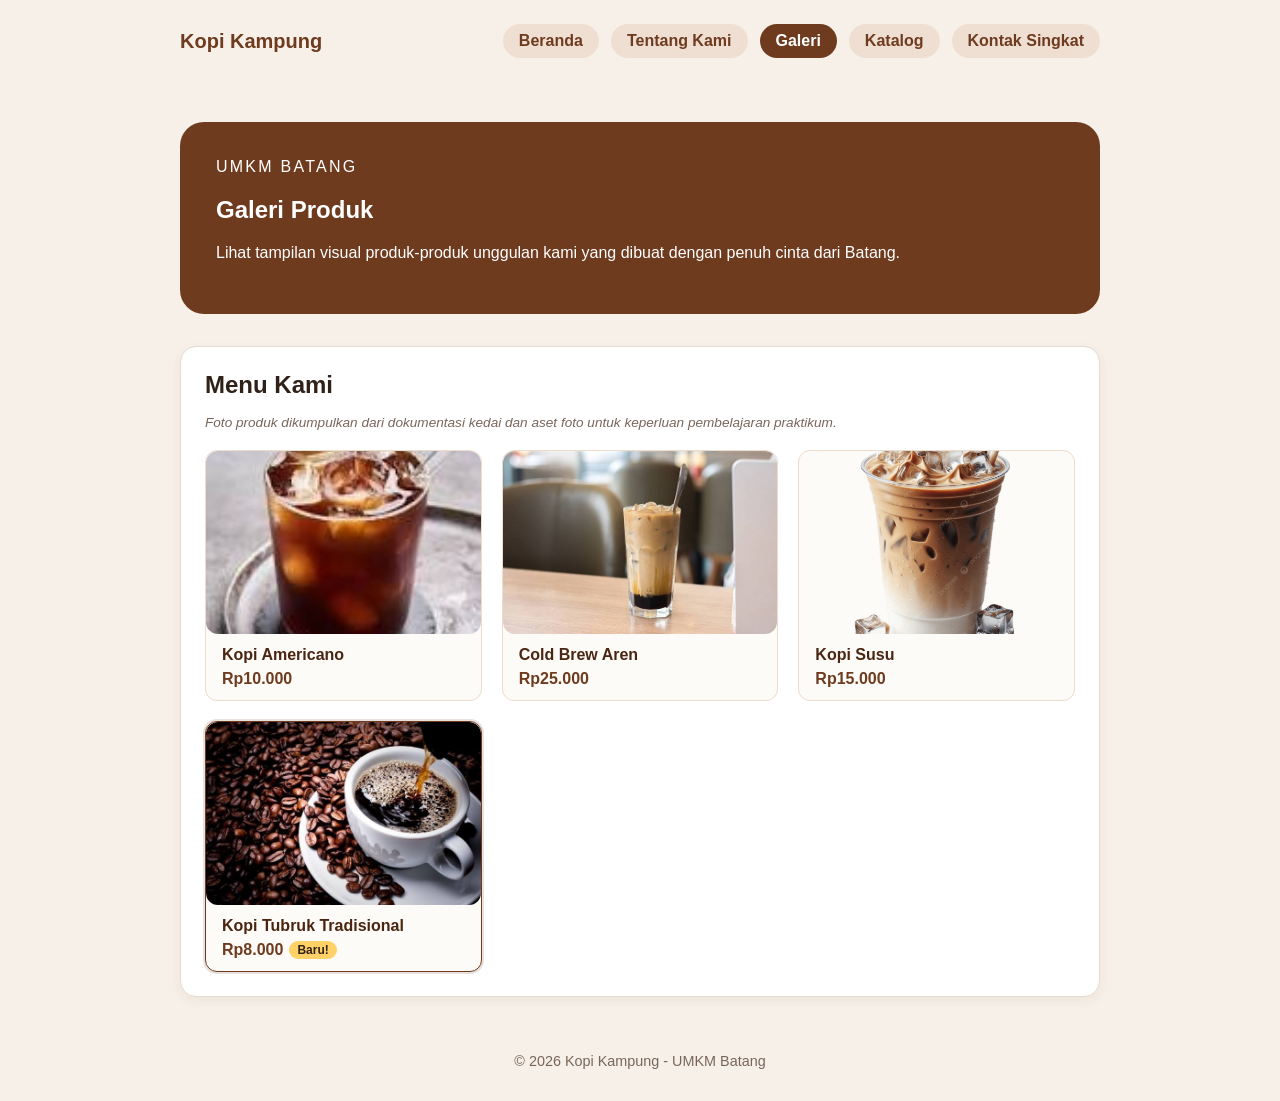
==== galeri.html @ c066aa9b "website kopi kampung" ====
<!doctype html>
<html lang="id">
  <head>
    <meta charset="utf-8" />
    <meta name="viewport" content="width=device-width, initial-scale=1" />
    <title>Galeri Produk - Kopi Kampung</title>
    <link rel="stylesheet" href="css/style.css" />
  </head>

  <body>
    <header class="site-header">
      <a href="index.html" class="brand">Kopi Kampung</a>
      <nav aria-label="Navigasi Utama">
        <ul class="nav-list">
          <li><a href="index.html">Beranda</a></li>
          <li><a href="tentang.html">Tentang Kami</a></li>
          <li><a href="galeri.html" aria-current="page">Galeri</a></li>
          <li><a href="produk.html">Katalog</a></li>
          <li><a href="index.html#kontak">Kontak Singkat</a></li>
        </ul>
      </nav>
    </header>

    <main class="page">

      <section class="hero">
        <p class="eyebrow">UMKM Batang</p>
        <h1>Galeri Produk</h1>
        <p>Lihat tampilan visual produk-produk unggulan kami yang dibuat dengan penuh cinta dari Batang.</p>
      </section>

      <section class="box" aria-labelledby="galeri-title">
        <h2 id="galeri-title">Menu Kami</h2>
        <p class="galeri-note">
          Foto produk dikumpulkan dari dokumentasi kedai dan aset foto untuk keperluan pembelajaran praktikum.
        </p>

        <div class="galeri-grid">

          <!-- Produk 1: Kopi Americano -->
          <figure class="galeri-item">
            <img
              src="asset/americano.jpg"
              alt="Segelas es kopi americano cokelat pekat dengan es batu dan sedotan bening di atas tatakan gelap"
              class="galeri-img"
              width="600"
              height="400"
            />
            <figcaption>
              <strong>Kopi Americano</strong>
              <span class="galeri-harga">Rp10.000</span>
            </figcaption>
          </figure>

          <!-- Produk 2: Cold Brew Aren -->
          <figure class="galeri-item">
            <img
              src="asset/cold-brew-aren.jpg"
              alt="Gelas tinggi berisi cold brew aren berlapis gula aren hitam di dasar, susu di atasnya, dengan sendok dan es batu"
              class="galeri-img"
              width="600"
              height="400"
            />
            <figcaption>
              <strong>Cold Brew Aren</strong>
              <span class="galeri-harga">Rp25.000</span>
            </figcaption>
          </figure>

          <!-- Produk 3: Kopi Susu -->
          <figure class="galeri-item">
            <img
              src="asset/kopi-susu.png"
              alt="Gelas plastik kopi susu dingin dengan es batu bertumpuk dan sedotan putih, gradasi warna coklat ke putih susu"
              class="galeri-img"
              width="600"
              height="400"
            />
            <figcaption>
              <strong>Kopi Susu</strong>
              <span class="galeri-harga">Rp15.000</span>
            </figcaption>
          </figure>

          <!-- Produk 4 (BARU): Kopi Tubruk Tradisional -->
          <!--
            Challenge srcset:
            Idealnya disediakan dua ukuran gambar:
              - kopi-tubruk-320.jpg  (~30 KB, lebar 320 px) untuk layar kecil
              - kopi-tubruk-640.jpg  (~90 KB, lebar 640 px) untuk layar besar
            Karena aset saat ini hanya ada satu file (pukaya.png ≈ 577 KB),
            srcset di bawah menunjukkan cara penulisan yang benar menggunakan
            satu file yang sama sebagai demonstrasi.
          -->
          <figure class="galeri-item galeri-item--baru">
            <img
              src="asset/kopi-tubruk.jpg"
              srcset="asset/kopi-tubruk.jpg 320w,
                      asset/kopi-tubruk.jpg 640w"
              sizes="(max-width: 600px) 320px, 640px"
              alt="Kopi hitam dituang ke cangkir putih di atas tatakan, dikelilingi biji kopi sangrai"
              class="galeri-img"
              width="600"
              height="400"
            />
            <figcaption>
              <strong>Kopi Tubruk Tradisional</strong>
              <span class="galeri-harga">Rp8.000</span>
              <span class="galeri-label-baru">Baru!</span>
            </figcaption>
          </figure>

        </div>
      </section>

    </main>

    <footer class="site-footer">
      <p>&copy; 2026 Kopi Kampung - UMKM Batang</p>
    </footer>
  </body>
</html>
---- css/style.css ----
body {
  margin: 0;
  color: #2f2118;
  background: #f6f0e8;
  font-family: Arial, sans-serif;
}

.page {
  max-width: 920px; 
  margin: 0 auto;
  padding: 32px 20px;
}

.hero {
  padding: 36px;
  color: white;
  background: #6f3b1f;
  border-radius: 24px;
}

.eyebrow {
  margin: 0 0 8px;
  letter-spacing: 0.14em;
  text-transform: uppercase;
}

.products {
  display: grid;
  grid-template-columns: repeat(auto-fit, minmax(200px, 1fr));
  gap: 16px;
  margin-top: 16px;
}

.product-item {
  background: #fdfbf7;
  border: 1px solid #ebdccd;
  border-radius: 12px;
  padding: 16px;
}

.product-item h3 {
  margin: 0 0 8px;
  font-size: 1.15rem;
  color: #4a2511;
}

.product-item p {
  margin: 0;
  font-weight: 700;
  color: #6f3b1f;
}

section {
  margin-top: 32px;
}

.box {
  background: #ffffff;
  padding: 24px;
  border-radius: 16px;
  border: 1px solid #e5dbce;
  box-shadow: 0 4px 12px rgba(111, 59, 31, 0.06);
}

.box h2 {
  margin-top: 0;
  margin-bottom: 16px;
}

.box p:last-child,
.box ul:last-child {
  margin-bottom: 0;
}

.schedule {
  list-style: none;
  padding: 0;
  margin: 12px 0 0;
  max-width: 380px;
}

.schedule li {
  display: flex;
  justify-content: space-between;
  padding: 8px 0;
  border-bottom: 1px dashed #c4b5a5;
}

.schedule li:last-child {
  border-bottom: none;
}

.schedule .time {
  font-weight: 700;
}

button {
  padding: 12px 18px;
  color: #2f2118;
  font-weight: 700;
  cursor: pointer;
  background: #ffd166;
  border: 0;
  border-radius: 999px;
}

/* Navigasi Utama */
.site-header {
  max-width: 920px;
  margin: 0 auto;
  padding: 24px 20px 0;
  display: flex;
  justify-content: space-between;
  align-items: center;
  flex-wrap: wrap;
  gap: 16px;
}

.brand {
  font-size: 1.25rem;
  font-weight: 800;
  color: #6f3b1f;
  text-decoration: none;
}

.nav-list {
  display: flex;
  flex-wrap: wrap;
  gap: 12px;
  list-style: none;
  padding: 0;
  margin: 0;
}

.nav-list a {
  display: inline-block;
  color: #6f3b1f;
  font-weight: 700;
  text-decoration: none;
  padding: 8px 16px;
  border-radius: 999px;
  background: #eedfd2;
  transition: background-color 0.2s, color 0.2s;
}

.nav-list a:hover {
  background: #e2cbba;
}

.nav-list a[aria-current="page"] {
  background: #6f3b1f;
  color: #ffffff;
}

/* Aksesibilitas Focus Keyboard */
:focus-visible {
  outline: 3px solid #6f3b1f;
  outline-offset: 3px;
}

.hero :focus-visible {
  outline-color: #ffd166;
}

a:focus,
button:focus {
  outline: 3px solid #6f3b1f;
  outline-offset: 3px;
}

/* Kontak Singkat */
.contact-list {
  list-style: none;
  padding: 0;
  margin: 16px 0 0;
}

.contact-list li {
  padding: 6px 0;
}

.contact-list a {
  color: #6f3b1f;
  font-weight: 700;
  text-decoration: underline;
}

.contact-list a:hover {
  color: #3e1e0e;
}

/* Gambar Informatif & Figure */
.about-figure {
  margin: 16px 0;
}

.about-image {
  width: 100%;
  max-width: 100%;
  height: auto;
  border-radius: 16px;
  display: block;
}

.about-figure figcaption {
  margin-top: 8px;
  font-size: 0.88rem;
  color: #79665a;
  font-style: italic;
}

/* Audio Player */
.audio-box {
  margin-top: 24px;
  padding: 16px;
  background: #fdfbf7;
  border: 1px solid #ebdccd;
  border-radius: 12px;
}

.audio-box h3 {
  margin: 0 0 10px;
  font-size: 1rem;
  color: #4a2511;
}

.audio-box audio {
  width: 100%;
  max-width: 450px;
  display: block;
}

.audio-transcript {
  margin: 10px 0 0;
  font-size: 0.88rem;
  color: #5c4538;
  font-style: italic;
}

/* Footer Landmark */
.site-footer {
  max-width: 920px;
  margin: 24px auto 32px;
  padding: 0 20px;
  text-align: center;
  color: #79665a;
  font-size: 0.9rem;
}

/* Galeri Produk & Tabel Katalog */
.galeri-grid {
  display: grid;
  grid-template-columns: repeat(auto-fit, minmax(240px, 1fr));
  gap: 20px;
}

.galeri-item {
  margin: 0;
  background: #fdfbf7;
  border: 1px solid #ebdccd;
  border-radius: 12px;
  overflow: hidden;
}

.galeri-item--baru {
  border-color: #6f3b1f;
  box-shadow: 0 0 0 2px rgba(111, 59, 31, 0.15);
}

.galeri-img {
  width: 100%;
  height: auto;
  aspect-ratio: 3 / 2;
  object-fit: cover;
  border-radius: 12px;
  display: block;
}

.galeri-item figcaption {
  padding: 12px 16px;
  display: flex;
  flex-wrap: wrap;
  align-items: center;
  gap: 6px;
}

.galeri-item figcaption strong {
  flex: 1 1 100%;
  font-size: 1rem;
  color: #4a2511;
}

.galeri-harga {
  font-weight: 700;
  color: #6f3b1f;
}

.galeri-label-baru {
  background: #ffd166;
  color: #2f2118;
  font-size: 0.75rem;
  font-weight: 700;
  padding: 2px 8px;
  border-radius: 999px;
}

.galeri-note {
  font-size: 0.85rem;
  color: #79665a;
  margin: 0 0 20px;
  font-style: italic;
}

.tabel-wrapper {
  overflow-x: auto;
  margin-top: 16px;
}

.tabel-katalog {
  width: 100%;
  border-collapse: collapse;
}

.tabel-katalog caption {
  text-align: left;
  font-weight: 600;
  padding-bottom: 8px;
  color: #4a2511;
}

.tabel-katalog th,
.tabel-katalog td {
  border: 1px solid #d8c8bb;
  padding: 10px;
  text-align: left;
  vertical-align: top;
}

.tabel-katalog thead th {
  background: #f1e6dc;
  font-weight: 700;
  color: #4a2511;
}

.baris-baru {
  background: #fff9ec;
}

.baris-baru th {
  color: #6f3b1f;
}

.tabel-catatan {
  font-size: 0.82rem;
  color: #79665a;
  margin: 16px 0 0;
  font-style: italic;
}
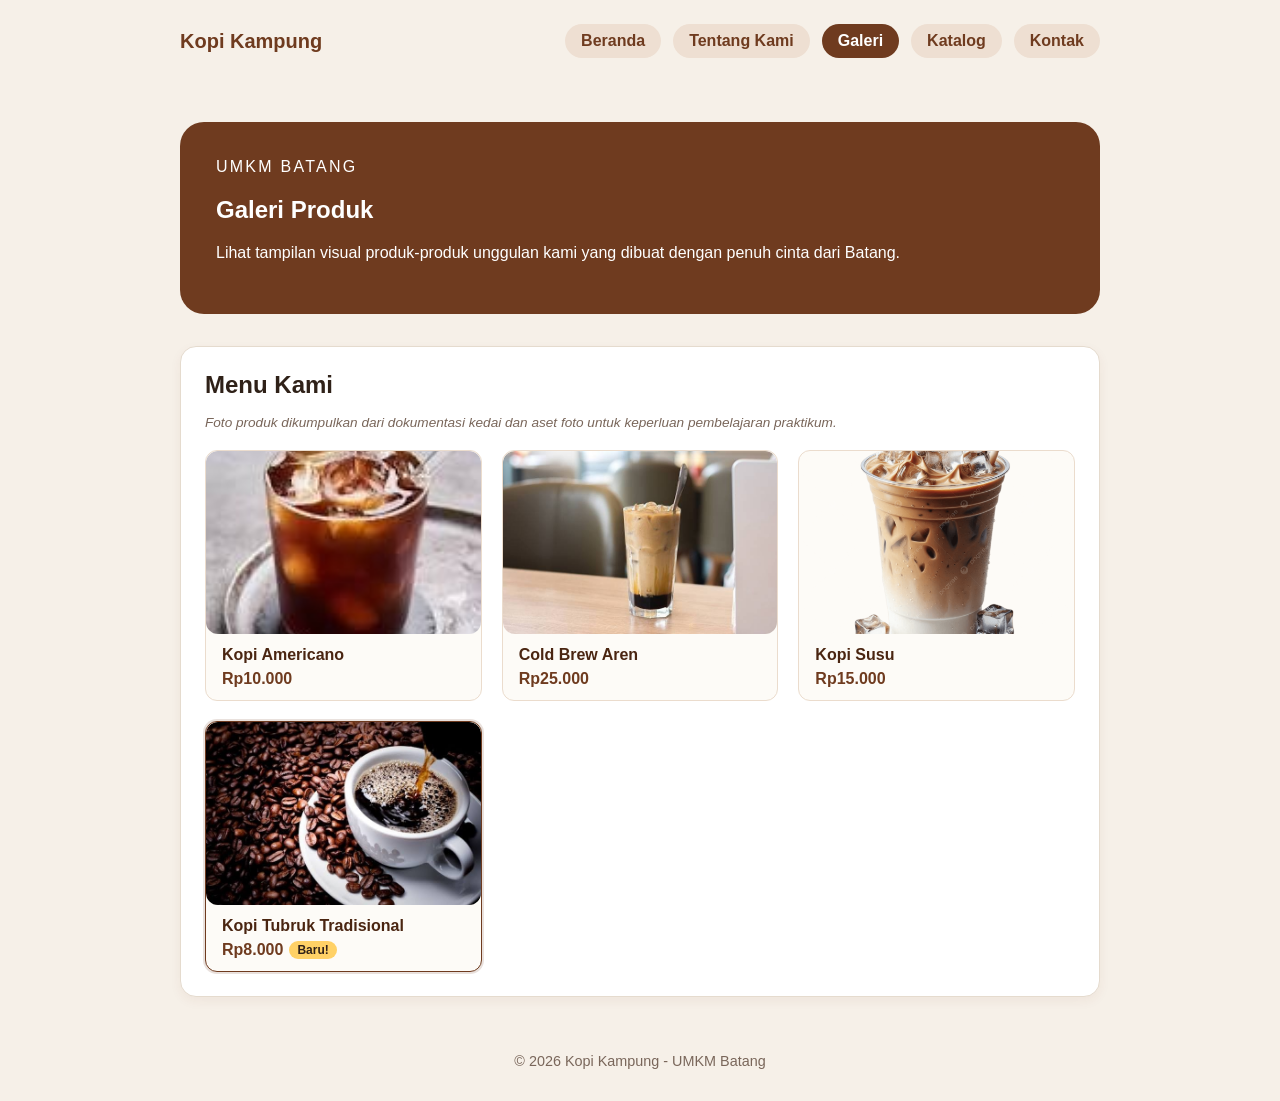
==== commit 2a8fe409: "website kopi kampung" ====
--- a/galeri.html
+++ b/galeri.html
@@ -3,6 +3,7 @@
   <head>
     <meta charset="utf-8" />
     <meta name="viewport" content="width=device-width, initial-scale=1" />
+    <meta name="description" content="Galeri produk visual Kopi Kampung - Menampilkan menu kopi americano, cold brew aren, kopi susu, dan kopi tubruk." />
     <title>Galeri Produk - Kopi Kampung</title>
     <link rel="stylesheet" href="css/style.css" />
   </head>
@@ -16,7 +17,7 @@
           <li><a href="tentang.html">Tentang Kami</a></li>
           <li><a href="galeri.html" aria-current="page">Galeri</a></li>
           <li><a href="produk.html">Katalog</a></li>
-          <li><a href="index.html#kontak">Kontak Singkat</a></li>
+          <li><a href="kontak.html">Kontak</a></li>
         </ul>
       </nav>
     </header>
--- a/css/style.css
+++ b/css/style.css
@@ -355,4 +355,155 @@
   color: #79665a;
   margin: 16px 0 0;
   font-style: italic;
+}
+
+/* Formulir Kontak & Preferensi (P04) */
+.contact-form {
+  display: flex;
+  flex-direction: column;
+  gap: 20px;
+  margin-top: 20px;
+}
+
+.form-group {
+  display: flex;
+  flex-direction: column;
+  gap: 6px;
+}
+
+.form-group label {
+  font-weight: 700;
+  color: #4a2511;
+  font-size: 0.95rem;
+}
+
+.form-group input[type="text"],
+.form-group input[type="email"],
+.form-group input[type="tel"],
+.form-group select,
+.form-group textarea {
+  width: 100%;
+  box-sizing: border-box;
+  padding: 10px 14px;
+  border: 1px solid #d8c8bb;
+  border-radius: 8px;
+  font-family: inherit;
+  font-size: 0.95rem;
+  background-color: #ffffff;
+  color: #2f2118;
+  transition: border-color 0.2s, box-shadow 0.2s;
+}
+
+.form-group input:focus,
+.form-group select:focus,
+.form-group textarea:focus {
+  border-color: #6f3b1f;
+  outline: 2px solid #6f3b1f;
+  outline-offset: 1px;
+}
+
+.field-hint {
+  font-size: 0.82rem;
+  color: #79665a;
+  margin-top: 2px;
+}
+
+.form-fieldset {
+  border: 1px solid #d8c8bb;
+  border-radius: 12px;
+  padding: 16px 20px 20px;
+  margin: 0;
+  background: #fdfbf7;
+}
+
+.form-fieldset legend {
+  font-weight: 700;
+  color: #4a2511;
+  padding: 0 10px;
+  font-size: 1rem;
+}
+
+.fieldset-desc {
+  margin: 0 0 12px;
+  font-size: 0.9rem;
+  color: #6f3b1f;
+}
+
+.radio-group {
+  display: flex;
+  flex-direction: column;
+  gap: 10px;
+}
+
+.radio-item {
+  display: flex;
+  align-items: center;
+  gap: 10px;
+}
+
+.radio-item input[type="radio"] {
+  width: 18px;
+  height: 18px;
+  accent-color: #6f3b1f;
+  cursor: pointer;
+  margin: 0;
+}
+
+.radio-item label {
+  font-weight: 500;
+  color: #2f2118;
+  cursor: pointer;
+  font-size: 0.95rem;
+}
+
+.form-actions {
+  margin-top: 8px;
+}
+
+/* Kotak Preview Ringan */
+.preview-box {
+  margin-top: 28px;
+  padding: 20px;
+  background: #fff9ec;
+  border: 2px solid #ffd166;
+  border-radius: 12px;
+}
+
+.preview-box h3 {
+  margin-top: 0;
+  margin-bottom: 8px;
+  color: #6f3b1f;
+}
+
+.preview-box p {
+  margin-top: 0;
+  margin-bottom: 14px;
+  color: #4a2511;
+}
+
+.preview-list {
+  display: grid;
+  grid-template-columns: 180px 1fr;
+  gap: 8px 16px;
+  margin: 0;
+}
+
+.preview-list dt {
+  font-weight: 700;
+  color: #6f3b1f;
+}
+
+.preview-list dd {
+  margin: 0;
+  color: #2f2118;
+}
+
+@media (max-width: 600px) {
+  .preview-list {
+    grid-template-columns: 1fr;
+    gap: 4px;
+  }
+  .preview-list dd {
+    margin-bottom: 10px;
+  }
 }
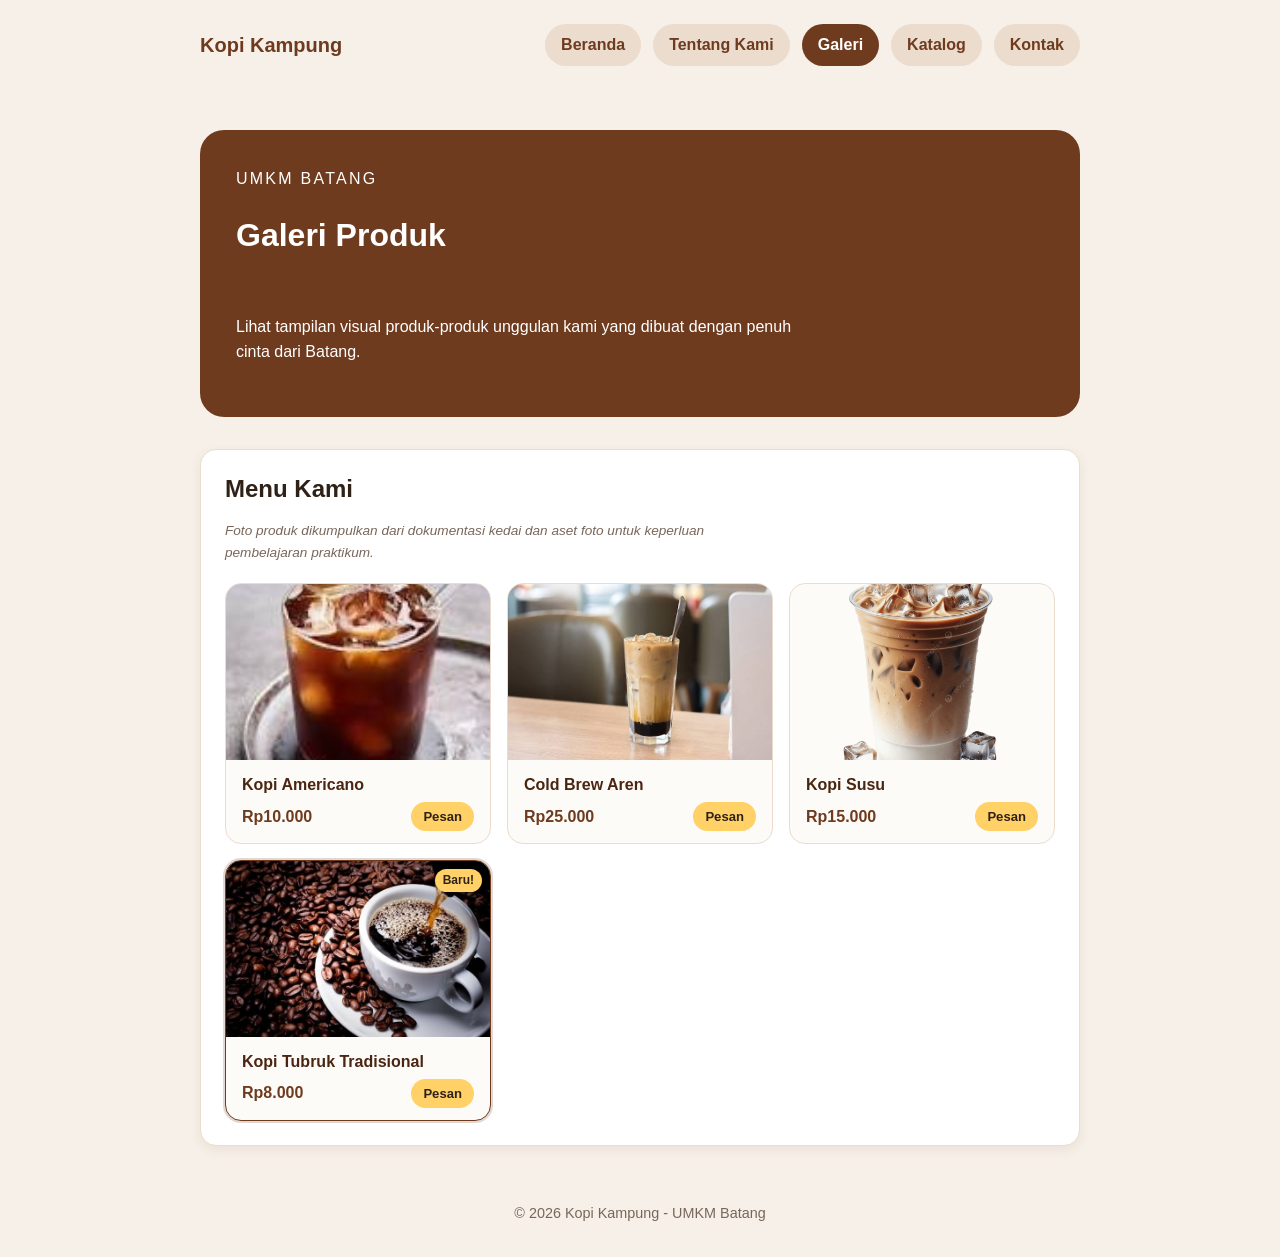
==== commit 39de8dfa: "P06" ====
--- a/galeri.html
+++ b/galeri.html
@@ -49,7 +49,10 @@
             />
             <figcaption>
               <strong>Kopi Americano</strong>
-              <span class="galeri-harga">Rp10.000</span>
+              <div class="galeri-meta">
+                <span class="galeri-harga">Rp10.000</span>
+                <a href="kontak.html" class="btn-pesan" aria-label="Pesan Kopi Americano">Pesan</a>
+              </div>
             </figcaption>
           </figure>
 
@@ -64,7 +67,10 @@
             />
             <figcaption>
               <strong>Cold Brew Aren</strong>
-              <span class="galeri-harga">Rp25.000</span>
+              <div class="galeri-meta">
+                <span class="galeri-harga">Rp25.000</span>
+                <a href="kontak.html" class="btn-pesan" aria-label="Pesan Cold Brew Aren">Pesan</a>
+              </div>
             </figcaption>
           </figure>
 
@@ -79,7 +85,10 @@
             />
             <figcaption>
               <strong>Kopi Susu</strong>
-              <span class="galeri-harga">Rp15.000</span>
+              <div class="galeri-meta">
+                <span class="galeri-harga">Rp15.000</span>
+                <a href="kontak.html" class="btn-pesan" aria-label="Pesan Kopi Susu">Pesan</a>
+              </div>
             </figcaption>
           </figure>
 
@@ -106,7 +115,10 @@
             />
             <figcaption>
               <strong>Kopi Tubruk Tradisional</strong>
-              <span class="galeri-harga">Rp8.000</span>
+              <div class="galeri-meta">
+                <span class="galeri-harga">Rp8.000</span>
+                <a href="kontak.html" class="btn-pesan" aria-label="Pesan Kopi Tubruk Tradisional">Pesan</a>
+              </div>
               <span class="galeri-label-baru">Baru!</span>
             </figcaption>
           </figure>
--- a/css/style.css
+++ b/css/style.css
@@ -1,8 +1,99 @@
+:root {
+  /* ========================================================
+     TOKEN IDENTITAS UMKM KOPI KAMPUNG (P05)
+     ======================================================== */
+  /* Token Warna Berbasis Fungsi (Functional Color Tokens) */
+  --color-bg-page: #f6f0e8;         /* Latar belakang halaman utama */
+  --color-surface: #ffffff;         /* Latar belakang kontainer box */
+  --color-surface-card: #fdfbf7;    /* Latar belakang kartu item/produk */
+  --color-brand-primary: #6f3b1f;   /* Warna utama identitas UMKM (kopi sangrai hangat) */
+  --color-brand-dark: #4a2511;      /* Warna aksen gelap untuk judul */
+  --color-accent: #ffd166;          /* Warna aksen interaktif/tombol promo (emas hangat) */
+  --color-accent-hover: #f0c355;    /* Warna hover tombol promo */
+  --color-text-main: #2f2118;       /* Warna teks utama berkontras tinggi */
+  --color-text-muted: #79665a;      /* Warna teks pendukung */
+  --color-text-on-accent: #2f2118;  /* Warna teks kontras di atas latar aksen emas */
+  --color-text-on-primary: #ffffff; /* Warna teks kontras di atas latar brand primary */
+  --color-border: #ebdccd;          /* Garis batas kartu/komponen */
+  --color-focus: #6f3b1f;           /* Warna indikator fokus standar */
+  --color-focus-on-dark: #ffd166;   /* Warna indikator fokus pada latar gelap */
+  --color-shadow: rgba(111, 59, 31, 0.08);       /* Bayangan kontainer box */
+  --color-shadow-focus: rgba(111, 59, 31, 0.2);  /* Bayangan aksen item galeri */
+
+  /* Pasangan Token Radius & Spacing */
+  --radius-sm: 8px;                 /* Sudut tumpul kecil (input, badge) */
+  --radius-md: 16px;                /* Sudut tumpul sedang (kartu box, item) */
+  --radius-lg: 24px;                /* Sudut tumpul besar (hero banner) */
+  --radius-pill: 999px;             /* Radius bentuk kapsul/pil untuk tombol */
+
+  --spacing-xs: 4px;                /* Spacing berukuran ekstra kecil (pasangan spacing) */
+  --spacing-sm: 8px;                /* Spacing berukuran kecil */
+  --spacing-md: 16px;               /* Spacing berukuran sedang */
+  --spacing-lg: 24px;               /* Spacing berukuran besar (pasangan spacing) */
+
+  /* Token Tipografi & Aksesibilitas Baca */
+  --line-height-base: 1.6;          /* Jarak antarbaris teks isi */
+  --line-height-heading: 1.25;      /* Jarak antarbaris judul */
+  --measure-text: 65ch;             /* Batas panjang baris optimal untuk kenyamanan membaca */
+}
+
+/* ========================================================
+   VARIASI TEMA: DARK ROAST (TEMA MALAM IDENTITAS UMKM)
+   Dapat diaktifkan dengan class .theme-dark atau [data-theme="dark"]
+   ======================================================== */
+[data-theme="dark"],
+.theme-dark {
+  /* Revisi Token Warna Berbasis Fungsi untuk Tema Dark Roast */
+  --color-bg-page: #19120d;         /* Latar belakang halaman malam bernuansa kopi hitam */
+  --color-surface: #261c15;         /* Latar permukaan kontainer box */
+  --color-surface-card: #30241b;    /* Latar permukaan kartu produk/item */
+  --color-brand-primary: #d48b54;   /* Warna brand primer terang agar kontras di latar gelap */
+  --color-brand-dark: #f0dfd1;      /* Warna teks judul/heading cerah agar jelas terbaca */
+  --color-accent: #f5b041;          /* Warna aksen interaktif/tombol promo (emas hangat) */
+  --color-accent-hover: #e09e30;    /* Warna hover tombol promo di tema malam */
+  --color-text-main: #f7ede4;       /* Teks utama gading terang (kontras tinggi) */
+  --color-text-muted: #bfa99b;      /* Teks pendukung krem-abu */
+  --color-text-on-accent: #19120d;  /* Teks kontras tinggi (9,85:1) di atas aksen emas #f5b041 */
+  --color-text-on-primary: #19120d; /* Teks kontras tinggi (6,72:1) di atas brand primary #d48b54 */
+  --color-border: #443327;          /* Garis batas kartu/komponen bernuansa cokelat hangat gelap */
+  --color-focus: #f5b041;           /* Warna indikator fokus standar (kontras tinggi di latar gelap) */
+  --color-focus-on-dark: #19120d;   /* Indikator fokus di hero banner (kontras 6,72:1 di atas #d48b54) */
+  --color-shadow: rgba(0, 0, 0, 0.45);            /* Bayangan kontainer box tema gelap */
+  --color-shadow-focus: rgba(245, 176, 65, 0.25); /* Bayangan aksen item tema gelap */
+}
+
+*,
+*::before,
+*::after {
+  box-sizing: border-box;
+}
+
 body {
   margin: 0;
-  color: #2f2118;
-  background: #f6f0e8;
+  color: var(--color-text-main);
+  background: var(--color-bg-page);
   font-family: Arial, sans-serif;
+  line-height: var(--line-height-base);
+}
+
+p {
+  line-height: var(--line-height-base);
+  max-width: var(--measure-text);
+}
+
+h1,
+h2,
+h3 {
+  line-height: var(--line-height-heading);
+}
+
+h1 {
+  font-size: 2rem;
+  margin-top: 0;
+}
+
+h2 {
+  font-size: 1.5rem;
 }
 
 .page {
@@ -12,14 +103,35 @@
 }
 
 .hero {
+  display: grid;
+  grid-template-columns: 1fr;
+  gap: var(--spacing-md);
   padding: 36px;
-  color: white;
-  background: #6f3b1f;
-  border-radius: 24px;
+  color: var(--color-text-on-primary);
+  background: var(--color-brand-primary);
+  border-radius: var(--radius-lg);
+}
+
+.hero:has(.hero-action),
+.hero.hero-grid {
+  grid-template-columns: repeat(auto-fit, minmax(280px, 1fr));
+  gap: var(--spacing-lg);
+  align-items: center;
+}
+
+.hero-content {
+  display: flex;
+  flex-direction: column;
+}
+
+.hero-action {
+  display: flex;
+  align-items: center;
+  justify-content: flex-start;
 }
 
 .eyebrow {
-  margin: 0 0 8px;
+  margin: 0 0 var(--spacing-sm);
   letter-spacing: 0.14em;
   text-transform: uppercase;
 }
@@ -27,27 +139,27 @@
 .products {
   display: grid;
   grid-template-columns: repeat(auto-fit, minmax(200px, 1fr));
-  gap: 16px;
-  margin-top: 16px;
+  gap: var(--spacing-md);
+  margin-top: var(--spacing-md);
 }
 
 .product-item {
-  background: #fdfbf7;
-  border: 1px solid #ebdccd;
-  border-radius: 12px;
-  padding: 16px;
+  background: var(--color-surface-card);
+  border: 1px solid var(--color-border);
+  border-radius: var(--radius-sm);
+  padding: var(--spacing-md);
 }
 
 .product-item h3 {
-  margin: 0 0 8px;
+  margin: 0 0 var(--spacing-sm);
   font-size: 1.15rem;
-  color: #4a2511;
+  color: var(--color-brand-dark);
 }
 
 .product-item p {
   margin: 0;
   font-weight: 700;
-  color: #6f3b1f;
+  color: var(--color-brand-primary);
 }
 
 section {
@@ -55,16 +167,16 @@
 }
 
 .box {
-  background: #ffffff;
-  padding: 24px;
-  border-radius: 16px;
-  border: 1px solid #e5dbce;
-  box-shadow: 0 4px 12px rgba(111, 59, 31, 0.06);
+  background: var(--color-surface);
+  padding: var(--spacing-lg);
+  border-radius: var(--radius-md);
+  border: 1px solid var(--color-border);
+  box-shadow: 0 4px 12px var(--color-shadow);
 }
 
 .box h2 {
   margin-top: 0;
-  margin-bottom: 16px;
+  margin-bottom: var(--spacing-md);
 }
 
 .box p:last-child,
@@ -82,8 +194,8 @@
 .schedule li {
   display: flex;
   justify-content: space-between;
-  padding: 8px 0;
-  border-bottom: 1px dashed #c4b5a5;
+  padding: var(--spacing-sm) 0;
+  border-bottom: 1px dashed var(--color-border);
 }
 
 .schedule li:last-child {
@@ -96,12 +208,17 @@
 
 button {
   padding: 12px 18px;
-  color: #2f2118;
+  color: var(--color-text-on-accent);
   font-weight: 700;
   cursor: pointer;
-  background: #ffd166;
+  background: var(--color-accent);
   border: 0;
-  border-radius: 999px;
+  border-radius: var(--radius-pill);
+  transition: background-color 0.2s, box-shadow 0.2s;
+}
+
+button:hover {
+  background: var(--color-accent-hover);
 }
 
 /* Navigasi Utama */
@@ -119,7 +236,7 @@
 .brand {
   font-size: 1.25rem;
   font-weight: 800;
-  color: #6f3b1f;
+  color: var(--color-brand-primary);
   text-decoration: none;
 }
 
@@ -134,38 +251,38 @@
 
 .nav-list a {
   display: inline-block;
-  color: #6f3b1f;
+  color: var(--color-brand-primary);
   font-weight: 700;
   text-decoration: none;
-  padding: 8px 16px;
-  border-radius: 999px;
-  background: #eedfd2;
+  padding: var(--spacing-sm) var(--spacing-md);
+  border-radius: var(--radius-pill);
+  background: var(--color-border);
   transition: background-color 0.2s, color 0.2s;
 }
 
 .nav-list a:hover {
-  background: #e2cbba;
+  background: var(--color-surface-card);
+  color: var(--color-brand-dark);
 }
 
 .nav-list a[aria-current="page"] {
-  background: #6f3b1f;
-  color: #ffffff;
+  background: var(--color-brand-primary);
+  color: var(--color-text-on-primary);
 }
 
 /* Aksesibilitas Focus Keyboard */
 :focus-visible {
-  outline: 3px solid #6f3b1f;
+  outline: 3px solid var(--color-focus);
   outline-offset: 3px;
 }
 
+:focus:not(:focus-visible) {
+  outline: none;
+}
+
+/* Penanganan Focus pada Elemen Berlatar Gelap (Hero) - Mengatasi Konflik Cascade/Specificity */
 .hero :focus-visible {
-  outline-color: #ffd166;
-}
-
-a:focus,
-button:focus {
-  outline: 3px solid #6f3b1f;
-  outline-offset: 3px;
+  outline-color: var(--color-focus-on-dark);
 }
 
 /* Kontak Singkat */
@@ -180,48 +297,48 @@
 }
 
 .contact-list a {
-  color: #6f3b1f;
+  color: var(--color-brand-primary);
   font-weight: 700;
   text-decoration: underline;
 }
 
 .contact-list a:hover {
-  color: #3e1e0e;
+  color: var(--color-brand-dark);
 }
 
 /* Gambar Informatif & Figure */
 .about-figure {
-  margin: 16px 0;
+  margin: var(--spacing-md) 0;
 }
 
 .about-image {
   width: 100%;
   max-width: 100%;
   height: auto;
-  border-radius: 16px;
+  border-radius: var(--radius-md);
   display: block;
 }
 
 .about-figure figcaption {
   margin-top: 8px;
   font-size: 0.88rem;
-  color: #79665a;
+  color: var(--color-text-muted);
   font-style: italic;
 }
 
 /* Audio Player */
 .audio-box {
-  margin-top: 24px;
-  padding: 16px;
-  background: #fdfbf7;
-  border: 1px solid #ebdccd;
-  border-radius: 12px;
+  margin-top: var(--spacing-lg);
+  padding: var(--spacing-md);
+  background: var(--color-surface-card);
+  border: 1px solid var(--color-border);
+  border-radius: var(--radius-md);
 }
 
 .audio-box h3 {
   margin: 0 0 10px;
   font-size: 1rem;
-  color: #4a2511;
+  color: var(--color-brand-dark);
 }
 
 .audio-box audio {
@@ -233,38 +350,47 @@
 .audio-transcript {
   margin: 10px 0 0;
   font-size: 0.88rem;
-  color: #5c4538;
+  color: var(--color-text-muted);
   font-style: italic;
 }
 
 /* Footer Landmark */
 .site-footer {
   max-width: 920px;
-  margin: 24px auto 32px;
+  margin: var(--spacing-lg) auto 32px;
   padding: 0 20px;
   text-align: center;
-  color: #79665a;
+  color: var(--color-text-muted);
   font-size: 0.9rem;
+}
+
+.site-footer p {
+  margin-inline: auto;
+  max-width: none;
 }
 
 /* Galeri Produk & Tabel Katalog */
 .galeri-grid {
   display: grid;
   grid-template-columns: repeat(auto-fit, minmax(240px, 1fr));
-  gap: 20px;
+  gap: var(--spacing-md);
 }
 
 .galeri-item {
-  margin: 0;
-  background: #fdfbf7;
-  border: 1px solid #ebdccd;
-  border-radius: 12px;
+  position: relative;
+  display: flex;
+  flex-direction: column;
+  justify-content: space-between;
+  margin: 0;
+  background: var(--color-surface-card);
+  border: 1px solid var(--color-border);
+  border-radius: var(--radius-md);
   overflow: hidden;
 }
 
 .galeri-item--baru {
-  border-color: #6f3b1f;
-  box-shadow: 0 0 0 2px rgba(111, 59, 31, 0.15);
+  border-color: var(--color-brand-primary);
+  box-shadow: 0 0 0 2px var(--color-shadow-focus);
 }
 
 .galeri-img {
@@ -272,41 +398,72 @@
   height: auto;
   aspect-ratio: 3 / 2;
   object-fit: cover;
-  border-radius: 12px;
   display: block;
 }
 
 .galeri-item figcaption {
-  padding: 12px 16px;
-  display: flex;
-  flex-wrap: wrap;
+  padding: 12px var(--spacing-md);
+  display: flex;
+  flex-direction: column;
+  gap: var(--spacing-xs);
+  flex-grow: 1;
+}
+
+.galeri-item figcaption strong {
+  font-size: 1rem;
+  color: var(--color-brand-dark);
+}
+
+.galeri-meta {
+  display: flex;
+  justify-content: space-between;
   align-items: center;
-  gap: 6px;
-}
-
-.galeri-item figcaption strong {
-  flex: 1 1 100%;
-  font-size: 1rem;
-  color: #4a2511;
+  width: 100%;
+  margin-top: auto;
+  gap: var(--spacing-xs);
 }
 
 .galeri-harga {
   font-weight: 700;
-  color: #6f3b1f;
+  color: var(--color-brand-primary);
+}
+
+.btn-pesan {
+  display: inline-flex;
+  align-items: center;
+  justify-content: center;
+  padding: 4px 12px;
+  font-size: 0.82rem;
+  font-weight: 700;
+  text-decoration: none;
+  background: var(--color-accent);
+  color: var(--color-text-on-accent);
+  border-radius: var(--radius-pill);
+  transition: background-color 0.2s, box-shadow 0.2s;
+}
+
+.btn-pesan:hover {
+  background: var(--color-accent-hover);
+  color: var(--color-text-on-accent);
 }
 
 .galeri-label-baru {
-  background: #ffd166;
-  color: #2f2118;
+  position: absolute;
+  top: var(--spacing-sm);
+  right: var(--spacing-sm);
+  z-index: 1;
+  background: var(--color-accent);
+  color: var(--color-text-on-accent);
   font-size: 0.75rem;
   font-weight: 700;
-  padding: 2px 8px;
-  border-radius: 999px;
+  padding: 2px var(--spacing-sm);
+  border-radius: var(--radius-pill);
+  box-shadow: 0 2px 6px var(--color-shadow);
 }
 
 .galeri-note {
   font-size: 0.85rem;
-  color: #79665a;
+  color: var(--color-text-muted);
   margin: 0 0 20px;
   font-style: italic;
 }
@@ -324,36 +481,36 @@
 .tabel-katalog caption {
   text-align: left;
   font-weight: 600;
-  padding-bottom: 8px;
-  color: #4a2511;
+  padding-bottom: var(--spacing-sm);
+  color: var(--color-brand-dark);
 }
 
 .tabel-katalog th,
 .tabel-katalog td {
-  border: 1px solid #d8c8bb;
+  border: 1px solid var(--color-border);
   padding: 10px;
   text-align: left;
   vertical-align: top;
 }
 
 .tabel-katalog thead th {
-  background: #f1e6dc;
-  font-weight: 700;
-  color: #4a2511;
+  background: var(--color-border);
+  font-weight: 700;
+  color: var(--color-brand-dark);
 }
 
 .baris-baru {
-  background: #fff9ec;
+  background: var(--color-surface-card);
 }
 
 .baris-baru th {
-  color: #6f3b1f;
+  color: var(--color-brand-primary);
 }
 
 .tabel-catatan {
   font-size: 0.82rem;
-  color: #79665a;
-  margin: 16px 0 0;
+  color: var(--color-text-muted);
+  margin: var(--spacing-md) 0 0;
   font-style: italic;
 }
 
@@ -373,7 +530,7 @@
 
 .form-group label {
   font-weight: 700;
-  color: #4a2511;
+  color: var(--color-brand-dark);
   font-size: 0.95rem;
 }
 
@@ -385,40 +542,40 @@
   width: 100%;
   box-sizing: border-box;
   padding: 10px 14px;
-  border: 1px solid #d8c8bb;
-  border-radius: 8px;
+  border: 1px solid var(--color-border);
+  border-radius: var(--radius-sm);
   font-family: inherit;
   font-size: 0.95rem;
-  background-color: #ffffff;
-  color: #2f2118;
+  background-color: var(--color-surface);
+  color: var(--color-text-main);
   transition: border-color 0.2s, box-shadow 0.2s;
 }
 
 .form-group input:focus,
 .form-group select:focus,
 .form-group textarea:focus {
-  border-color: #6f3b1f;
-  outline: 2px solid #6f3b1f;
+  border-color: var(--color-focus);
+  outline: 2px solid var(--color-focus);
   outline-offset: 1px;
 }
 
 .field-hint {
   font-size: 0.82rem;
-  color: #79665a;
+  color: var(--color-text-muted);
   margin-top: 2px;
 }
 
 .form-fieldset {
-  border: 1px solid #d8c8bb;
-  border-radius: 12px;
+  border: 1px solid var(--color-border);
+  border-radius: var(--radius-md);
   padding: 16px 20px 20px;
   margin: 0;
-  background: #fdfbf7;
+  background: var(--color-surface-card);
 }
 
 .form-fieldset legend {
   font-weight: 700;
-  color: #4a2511;
+  color: var(--color-brand-dark);
   padding: 0 10px;
   font-size: 1rem;
 }
@@ -426,7 +583,8 @@
 .fieldset-desc {
   margin: 0 0 12px;
   font-size: 0.9rem;
-  color: #6f3b1f;
+  color: var(--color-brand-primary);
+  max-width: none;
 }
 
 .radio-group {
@@ -444,41 +602,57 @@
 .radio-item input[type="radio"] {
   width: 18px;
   height: 18px;
-  accent-color: #6f3b1f;
+  accent-color: var(--color-brand-primary);
   cursor: pointer;
   margin: 0;
 }
 
 .radio-item label {
   font-weight: 500;
-  color: #2f2118;
+  color: var(--color-text-main);
   cursor: pointer;
   font-size: 0.95rem;
 }
 
 .form-actions {
-  margin-top: 8px;
+  display: flex;
+  gap: var(--spacing-sm);
+  align-items: center;
+  flex-wrap: wrap;
+  margin-top: var(--spacing-md);
+}
+
+.btn-secondary {
+  background: transparent;
+  color: var(--color-brand-primary);
+  border: 1px solid var(--color-border);
+}
+
+.btn-secondary:hover {
+  background: var(--color-bg-page);
+  color: var(--color-brand-dark);
 }
 
 /* Kotak Preview Ringan */
 .preview-box {
   margin-top: 28px;
   padding: 20px;
-  background: #fff9ec;
-  border: 2px solid #ffd166;
-  border-radius: 12px;
+  background: var(--color-surface-card);
+  border: 2px solid var(--color-accent);
+  border-radius: var(--radius-md);
 }
 
 .preview-box h3 {
   margin-top: 0;
   margin-bottom: 8px;
-  color: #6f3b1f;
+  color: var(--color-brand-primary);
 }
 
 .preview-box p {
   margin-top: 0;
   margin-bottom: 14px;
-  color: #4a2511;
+  color: var(--color-brand-dark);
+  max-width: none;
 }
 
 .preview-list {
@@ -490,12 +664,12 @@
 
 .preview-list dt {
   font-weight: 700;
-  color: #6f3b1f;
+  color: var(--color-brand-primary);
 }
 
 .preview-list dd {
   margin: 0;
-  color: #2f2118;
+  color: var(--color-text-main);
 }
 
 @media (max-width: 600px) {
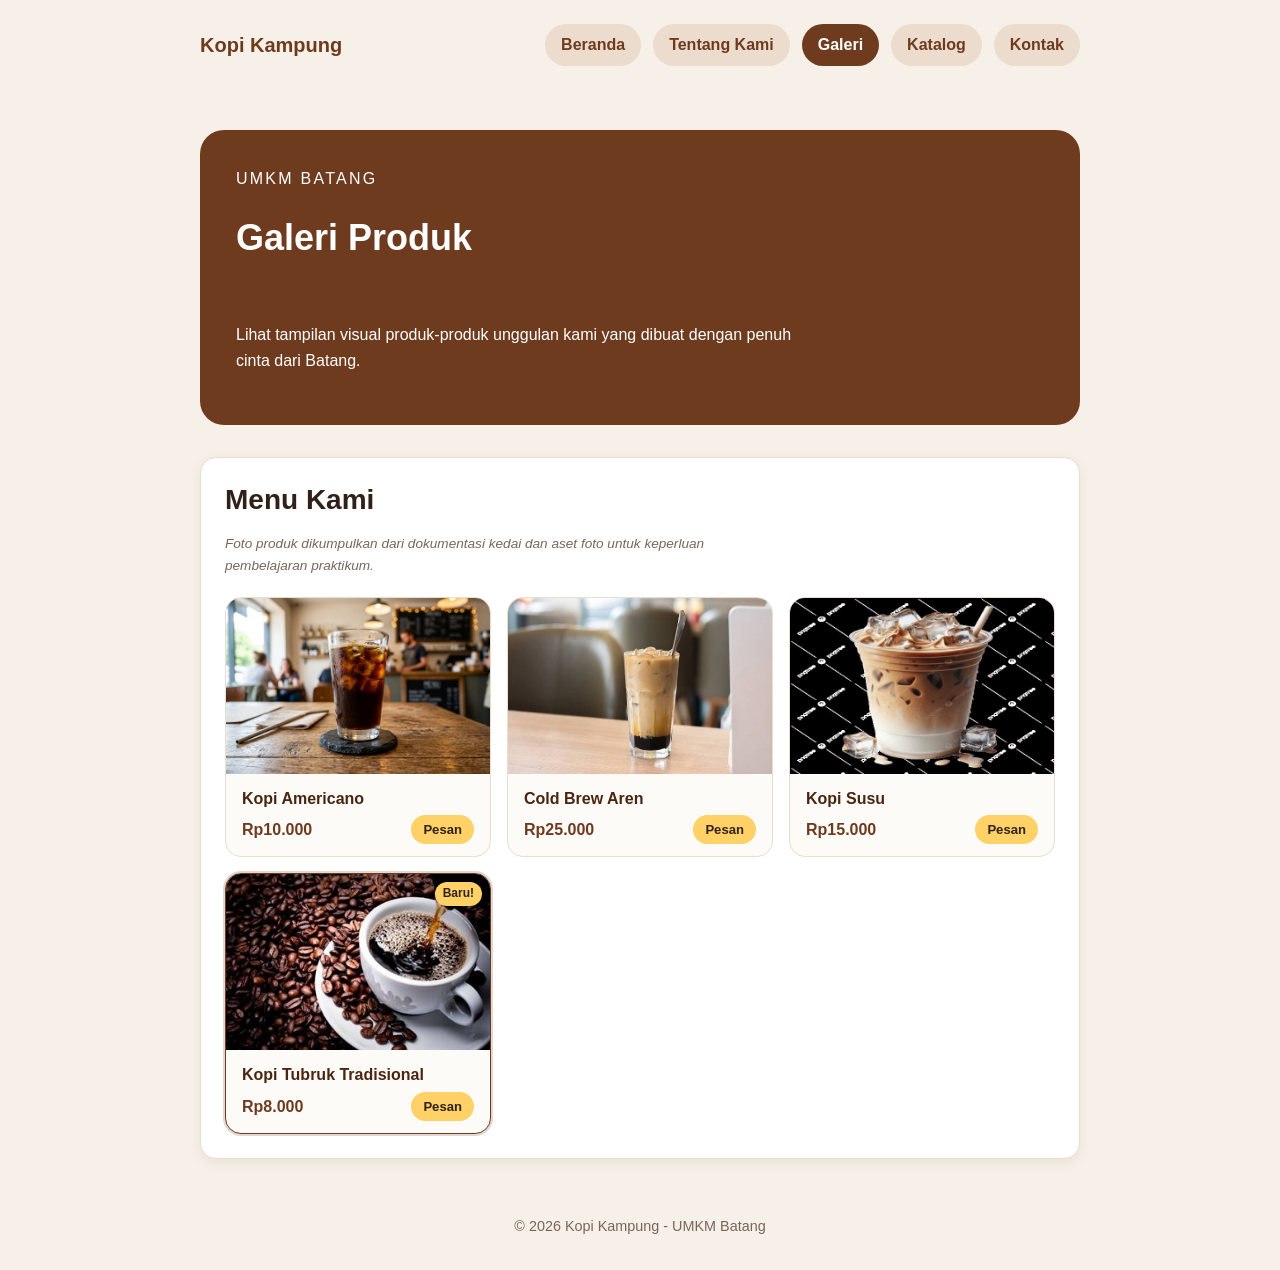
==== commit bd3fa085: "p07" ====
--- a/galeri.html
+++ b/galeri.html
@@ -77,7 +77,7 @@
           <!-- Produk 3: Kopi Susu -->
           <figure class="galeri-item">
             <img
-              src="asset/kopi-susu.png"
+              src="asset/kopi-susu.jpg"
               alt="Gelas plastik kopi susu dingin dengan es batu bertumpuk dan sedotan putih, gradasi warna coklat ke putih susu"
               class="galeri-img"
               width="600"
@@ -93,21 +93,12 @@
           </figure>
 
           <!-- Produk 4 (BARU): Kopi Tubruk Tradisional -->
-          <!--
-            Challenge srcset:
-            Idealnya disediakan dua ukuran gambar:
-              - kopi-tubruk-320.jpg  (~30 KB, lebar 320 px) untuk layar kecil
-              - kopi-tubruk-640.jpg  (~90 KB, lebar 640 px) untuk layar besar
-            Karena aset saat ini hanya ada satu file (pukaya.png ≈ 577 KB),
-            srcset di bawah menunjukkan cara penulisan yang benar menggunakan
-            satu file yang sama sebagai demonstrasi.
-          -->
           <figure class="galeri-item galeri-item--baru">
             <img
               src="asset/kopi-tubruk.jpg"
-              srcset="asset/kopi-tubruk.jpg 320w,
-                      asset/kopi-tubruk.jpg 640w"
-              sizes="(max-width: 600px) 320px, 640px"
+              srcset="asset/kopi-tubruk-320.jpg 320w,
+                      asset/kopi-tubruk-640.jpg 640w"
+              sizes="(max-width: 600px) calc(100vw - 72px), (max-width: 920px) 50vw, 300px"
               alt="Kopi hitam dituang ke cangkir putih di atas tatakan, dikelilingi biji kopi sangrai"
               class="galeri-img"
               width="600"
--- a/css/style.css
+++ b/css/style.css
@@ -1,41 +1,39 @@
 :root {
   /* ========================================================
-     TOKEN IDENTITAS UMKM KOPI KAMPUNG (P05)
+     TOKEN IDENTITAS UMKM KOPI KAMPUNG 
      ======================================================== */
   /* Token Warna Berbasis Fungsi (Functional Color Tokens) */
-  --color-bg-page: #f6f0e8;         /* Latar belakang halaman utama */
-  --color-surface: #ffffff;         /* Latar belakang kontainer box */
-  --color-surface-card: #fdfbf7;    /* Latar belakang kartu item/produk */
-  --color-brand-primary: #6f3b1f;   /* Warna utama identitas UMKM (kopi sangrai hangat) */
-  --color-brand-dark: #4a2511;      /* Warna aksen gelap untuk judul */
-  --color-accent: #ffd166;          /* Warna aksen interaktif/tombol promo (emas hangat) */
-  --color-accent-hover: #f0c355;    /* Warna hover tombol promo */
-  --color-text-main: #2f2118;       /* Warna teks utama berkontras tinggi */
-  --color-text-muted: #79665a;      /* Warna teks pendukung */
-  --color-text-on-accent: #2f2118;  /* Warna teks kontras di atas latar aksen emas */
-  --color-text-on-primary: #ffffff; /* Warna teks kontras di atas latar brand primary */
-  --color-border: #ebdccd;          /* Garis batas kartu/komponen */
-  --color-focus: #6f3b1f;           /* Warna indikator fokus standar */
-  --color-focus-on-dark: #ffd166;   /* Warna indikator fokus pada latar gelap */
-  --color-shadow: rgba(111, 59, 31, 0.08);       /* Bayangan kontainer box */
-  --color-shadow-focus: rgba(111, 59, 31, 0.2);  /* Bayangan aksen item galeri */
+  --color-bg-page: #f6f0e8;         
+  --color-surface: #ffffff;         
+  --color-surface-card: #fdfbf7;    
+  --color-brand-primary: #6f3b1f;   
+  --color-brand-dark: #4a2511;      
+  --color-accent: #ffd166;          
+  --color-accent-hover: #f0c355;   
+  --color-text-main: #2f2118;      
+  --color-text-muted: #79665a;     
+  --color-text-on-accent: #2f2118;
+  --color-text-on-primary: #ffffff; 
+  --color-border: #ebdccd;          
+  --color-focus: #6f3b1f;           
+  --color-focus-on-dark: #ffd166;   
+  --color-shadow: rgba(111, 59, 31, 0.08);       
+  --color-shadow-focus: rgba(111, 59, 31, 0.2);  
 
   /* Pasangan Token Radius & Spacing */
-  --radius-sm: 8px;                 /* Sudut tumpul kecil (input, badge) */
-  --radius-md: 16px;                /* Sudut tumpul sedang (kartu box, item) */
-  --radius-lg: 24px;                /* Sudut tumpul besar (hero banner) */
-  --radius-pill: 999px;             /* Radius bentuk kapsul/pil untuk tombol */
-
-  --spacing-xs: 4px;                /* Spacing berukuran ekstra kecil (pasangan spacing) */
-  --spacing-sm: 8px;                /* Spacing berukuran kecil */
-  --spacing-md: 16px;               /* Spacing berukuran sedang */
-  --spacing-lg: 24px;               /* Spacing berukuran besar (pasangan spacing) */
-
+  --radius-sm: 8px;                 
+  --radius-md: 16px;               
+  --radius-lg: 24px;               
+  --radius-pill: 999px;            
+
+  --spacing-xs: 4px;                
+  --spacing-sm: 8px;               
+  --spacing-md: 16px;              
+  --spacing-lg: 24px;               
   /* Token Tipografi & Aksesibilitas Baca */
-  --line-height-base: 1.6;          /* Jarak antarbaris teks isi */
-  --line-height-heading: 1.25;      /* Jarak antarbaris judul */
-  --measure-text: 65ch;             /* Batas panjang baris optimal untuk kenyamanan membaca */
-}
+  --line-height-base: 1.6;          
+  --line-height-heading: 1.25;      
+  --measure-text: 65ch;             
 
 /* ========================================================
    VARIASI TEMA: DARK ROAST (TEMA MALAM IDENTITAS UMKM)
@@ -43,23 +41,22 @@
    ======================================================== */
 [data-theme="dark"],
 .theme-dark {
-  /* Revisi Token Warna Berbasis Fungsi untuk Tema Dark Roast */
-  --color-bg-page: #19120d;         /* Latar belakang halaman malam bernuansa kopi hitam */
-  --color-surface: #261c15;         /* Latar permukaan kontainer box */
-  --color-surface-card: #30241b;    /* Latar permukaan kartu produk/item */
-  --color-brand-primary: #d48b54;   /* Warna brand primer terang agar kontras di latar gelap */
-  --color-brand-dark: #f0dfd1;      /* Warna teks judul/heading cerah agar jelas terbaca */
-  --color-accent: #f5b041;          /* Warna aksen interaktif/tombol promo (emas hangat) */
-  --color-accent-hover: #e09e30;    /* Warna hover tombol promo di tema malam */
-  --color-text-main: #f7ede4;       /* Teks utama gading terang (kontras tinggi) */
-  --color-text-muted: #bfa99b;      /* Teks pendukung krem-abu */
-  --color-text-on-accent: #19120d;  /* Teks kontras tinggi (9,85:1) di atas aksen emas #f5b041 */
-  --color-text-on-primary: #19120d; /* Teks kontras tinggi (6,72:1) di atas brand primary #d48b54 */
-  --color-border: #443327;          /* Garis batas kartu/komponen bernuansa cokelat hangat gelap */
-  --color-focus: #f5b041;           /* Warna indikator fokus standar (kontras tinggi di latar gelap) */
-  --color-focus-on-dark: #19120d;   /* Indikator fokus di hero banner (kontras 6,72:1 di atas #d48b54) */
-  --color-shadow: rgba(0, 0, 0, 0.45);            /* Bayangan kontainer box tema gelap */
-  --color-shadow-focus: rgba(245, 176, 65, 0.25); /* Bayangan aksen item tema gelap */
+  --color-bg-page: #19120d;         
+  --color-surface: #261c15;         
+  --color-surface-card: #30241b;    
+  --color-brand-primary: #d48b54;   
+  --color-brand-dark: #f0dfd1;     
+  --color-accent: #f5b041;          
+  --color-accent-hover: #e09e30;    
+  --color-text-main: #f7ede4;       
+  --color-text-muted: #bfa99b;      
+  --color-text-on-accent: #19120d;  
+  --color-text-on-primary: #19120d; 
+  --color-border: #443327;          
+  --color-focus: #f5b041;           
+  --color-focus-on-dark: #19120d;   
+  --color-shadow: rgba(0, 0, 0, 0.45);            
+  --color-shadow-focus: rgba(245, 176, 65, 0.25); 
 }
 
 *,
@@ -88,12 +85,12 @@
 }
 
 h1 {
-  font-size: 2rem;
+  font-size: clamp(1.5rem, 4vw + 0.5rem, 2.25rem);
   margin-top: 0;
 }
 
 h2 {
-  font-size: 1.5rem;
+  font-size: clamp(1.25rem, 3vw + 0.25rem, 1.75rem);
 }
 
 .page {
@@ -106,7 +103,7 @@
   display: grid;
   grid-template-columns: 1fr;
   gap: var(--spacing-md);
-  padding: 36px;
+  padding: clamp(var(--spacing-md), 5vw, 36px);
   color: var(--color-text-on-primary);
   background: var(--color-brand-primary);
   border-radius: var(--radius-lg);
@@ -114,7 +111,7 @@
 
 .hero:has(.hero-action),
 .hero.hero-grid {
-  grid-template-columns: repeat(auto-fit, minmax(280px, 1fr));
+  grid-template-columns: repeat(auto-fit, minmax(min(100%, 280px), 1fr));
   gap: var(--spacing-lg);
   align-items: center;
 }
@@ -168,7 +165,7 @@
 
 .box {
   background: var(--color-surface);
-  padding: var(--spacing-lg);
+  padding: clamp(var(--spacing-md), 4vw, var(--spacing-lg));
   border-radius: var(--radius-md);
   border: 1px solid var(--color-border);
   box-shadow: 0 4px 12px var(--color-shadow);
@@ -372,7 +369,7 @@
 /* Galeri Produk & Tabel Katalog */
 .galeri-grid {
   display: grid;
-  grid-template-columns: repeat(auto-fit, minmax(240px, 1fr));
+  grid-template-columns: repeat(auto-fit, minmax(min(100%, 240px), 1fr));
   gap: var(--spacing-md);
 }
 
